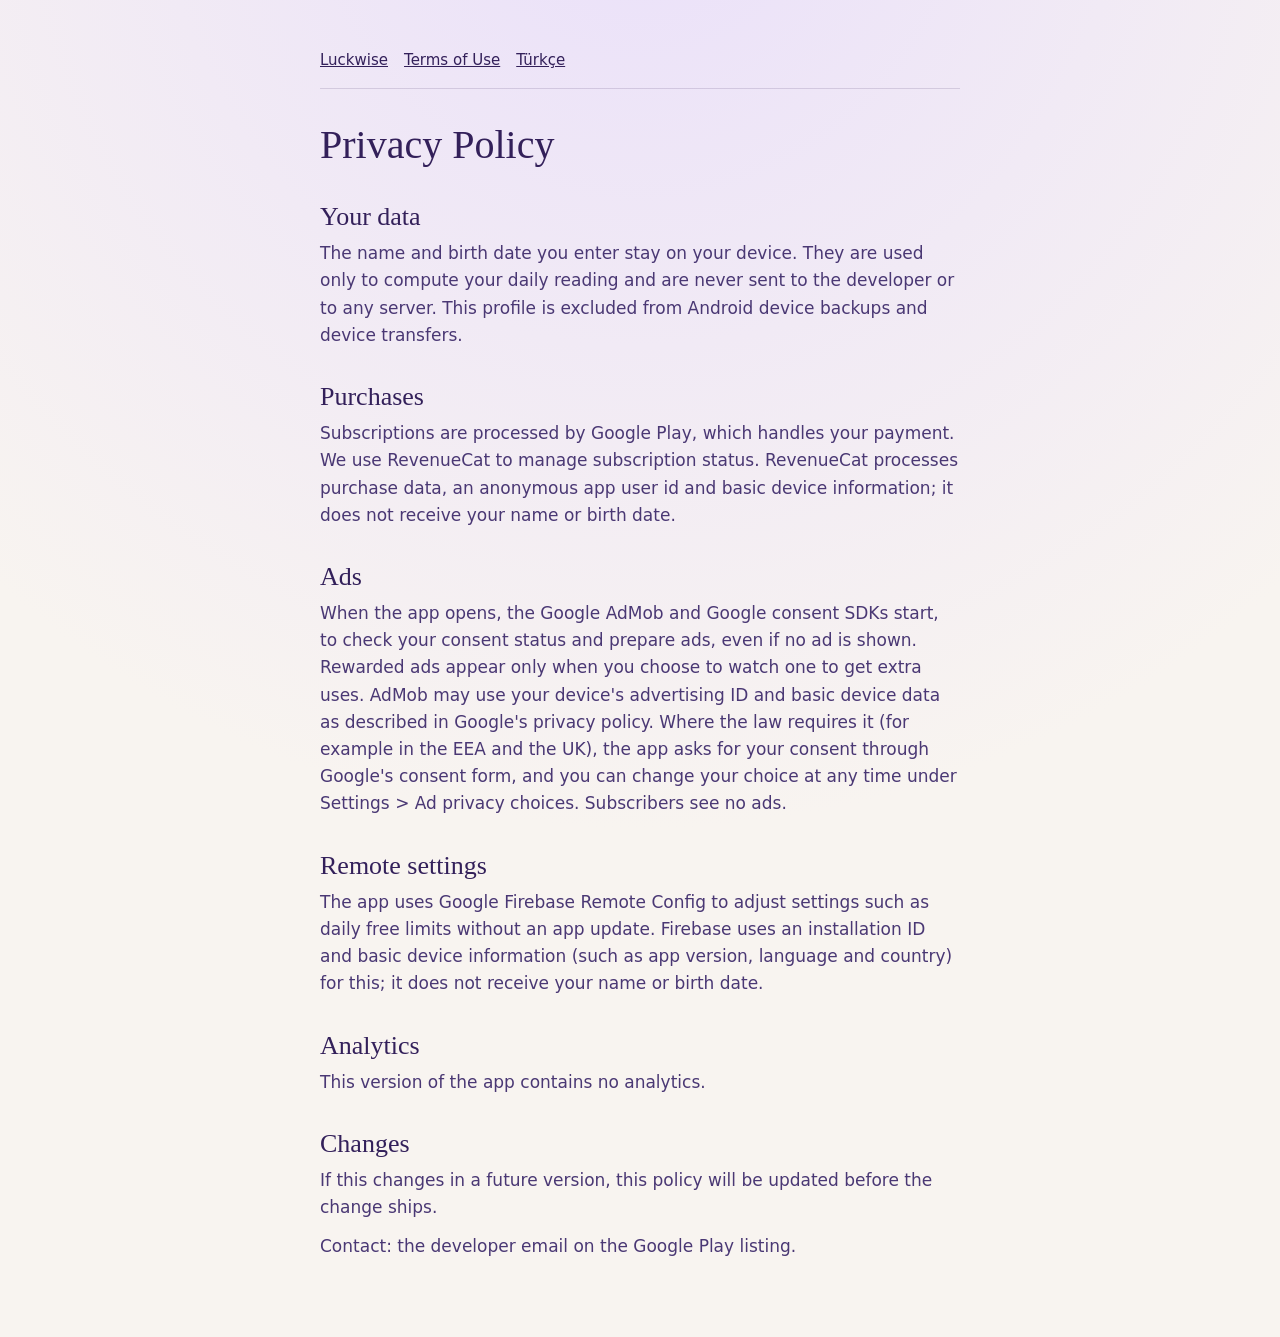
==== luckwise/privacy/index.html @ bb9b68a2 "Rename app to Luckwise" ====
<!doctype html>
<html lang="en">
<head>
<meta charset="utf-8">
<meta name="viewport" content="width=device-width, initial-scale=1">
<title>Privacy Policy - Luckwise</title>
<link rel="stylesheet" href="/style.css">
</head>
<body>
<main>
<nav><a href="/">Luckwise</a><a href="/luckwise/terms/">Terms of Use</a><a href="/luckwise/tr/privacy/">Türkçe</a></nav>
<h1>Privacy Policy</h1>

<h2>Your data</h2>
<p>The name and birth date you enter stay on your device. They are used only to compute your daily reading and are never sent to the developer or to any server. This profile is excluded from Android device backups and device transfers.</p>

<h2>Purchases</h2>
<p>Subscriptions are processed by Google Play, which handles your payment. We use RevenueCat to manage subscription status. RevenueCat processes purchase data, an anonymous app user id and basic device information; it does not receive your name or birth date.</p>

<h2>Ads</h2>
<p>When the app opens, the Google AdMob and Google consent SDKs start, to check your consent status and prepare ads, even if no ad is shown. Rewarded ads appear only when you choose to watch one to get extra uses. AdMob may use your device's advertising ID and basic device data as described in Google's privacy policy. Where the law requires it (for example in the EEA and the UK), the app asks for your consent through Google's consent form, and you can change your choice at any time under Settings &gt; Ad privacy choices. Subscribers see no ads.</p>

<h2>Remote settings</h2>
<p>The app uses Google Firebase Remote Config to adjust settings such as daily free limits without an app update. Firebase uses an installation ID and basic device information (such as app version, language and country) for this; it does not receive your name or birth date.</p>

<h2>Analytics</h2>
<p>This version of the app contains no analytics.</p>

<h2>Changes</h2>
<p>If this changes in a future version, this policy will be updated before the change ships.</p>

<p>Contact: the developer email on the Google Play listing.</p>
</main>
</body>
</html>
---- style.css ----
:root {
  --bg: #F8F4F0;
  --glow: #EAE0FA;
  --ink: #33205A;
  --muted: #4A3874;
  --line: rgba(51, 32, 90, 0.15);
}

* { box-sizing: border-box; }

body {
  margin: 0;
  background: radial-gradient(circle at 50% -10%, var(--glow), var(--bg) 60%) no-repeat, var(--bg);
  color: var(--ink);
  font: 17px/1.6 system-ui, -apple-system, "Segoe UI", Roboto, sans-serif;
}

main {
  max-width: 680px;
  margin: 0 auto;
  padding: 48px 20px 64px;
}

h1, h2 {
  font-family: "Cormorant Garamond", Georgia, "Times New Roman", serif;
  font-weight: 500;
  line-height: 1.2;
}

h1 { font-size: 40px; margin: 0 0 24px; }
h2 { font-size: 26px; margin: 32px 0 8px; }

p { margin: 0 0 12px; color: var(--muted); }

a { color: var(--ink); }

nav {
  display: flex;
  gap: 16px;
  flex-wrap: wrap;
  font-size: 15px;
  padding-bottom: 16px;
  margin-bottom: 32px;
  border-bottom: 1px solid var(--line);
}

ul.links { list-style: none; padding: 0; }
ul.links li { margin: 8px 0; }
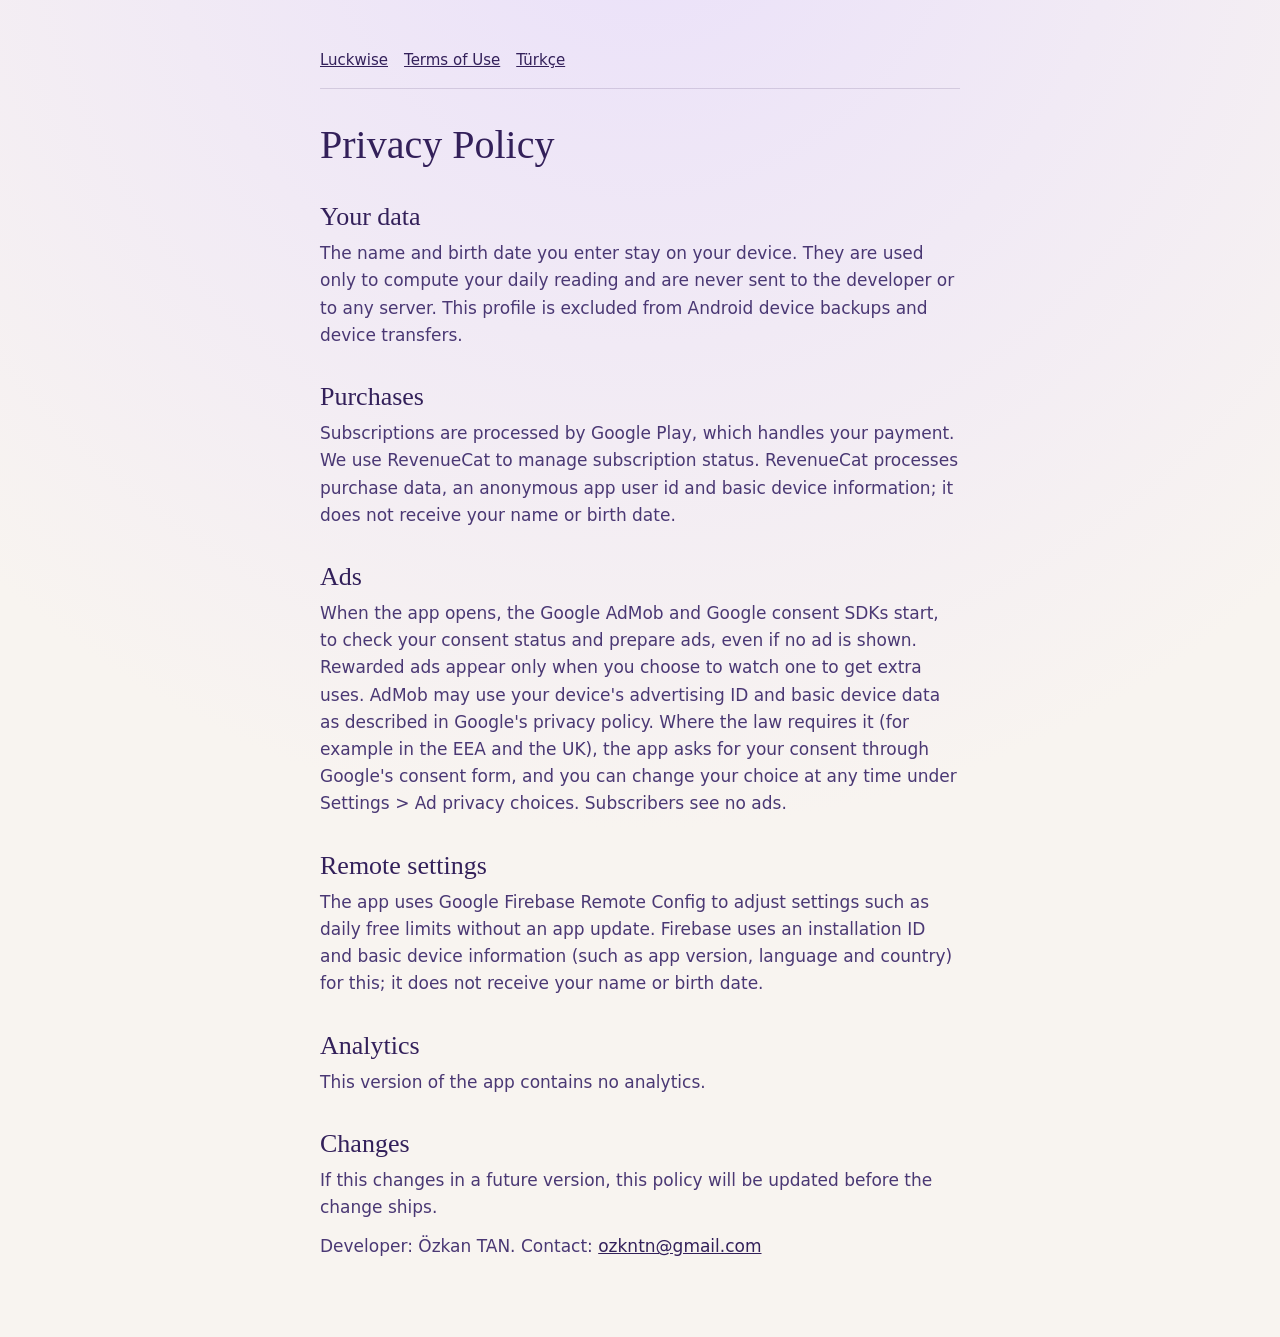
==== commit be037648: "Add developer contact" ====
--- a/luckwise/privacy/index.html
+++ b/luckwise/privacy/index.html
@@ -29,7 +29,7 @@
 <h2>Changes</h2>
 <p>If this changes in a future version, this policy will be updated before the change ships.</p>
 
-<p>Contact: the developer email on the Google Play listing.</p>
+<p>Developer: Özkan TAN. Contact: <a href="mailto:ozkntn@gmail.com">ozkntn@gmail.com</a></p>
 </main>
 </body>
 </html>
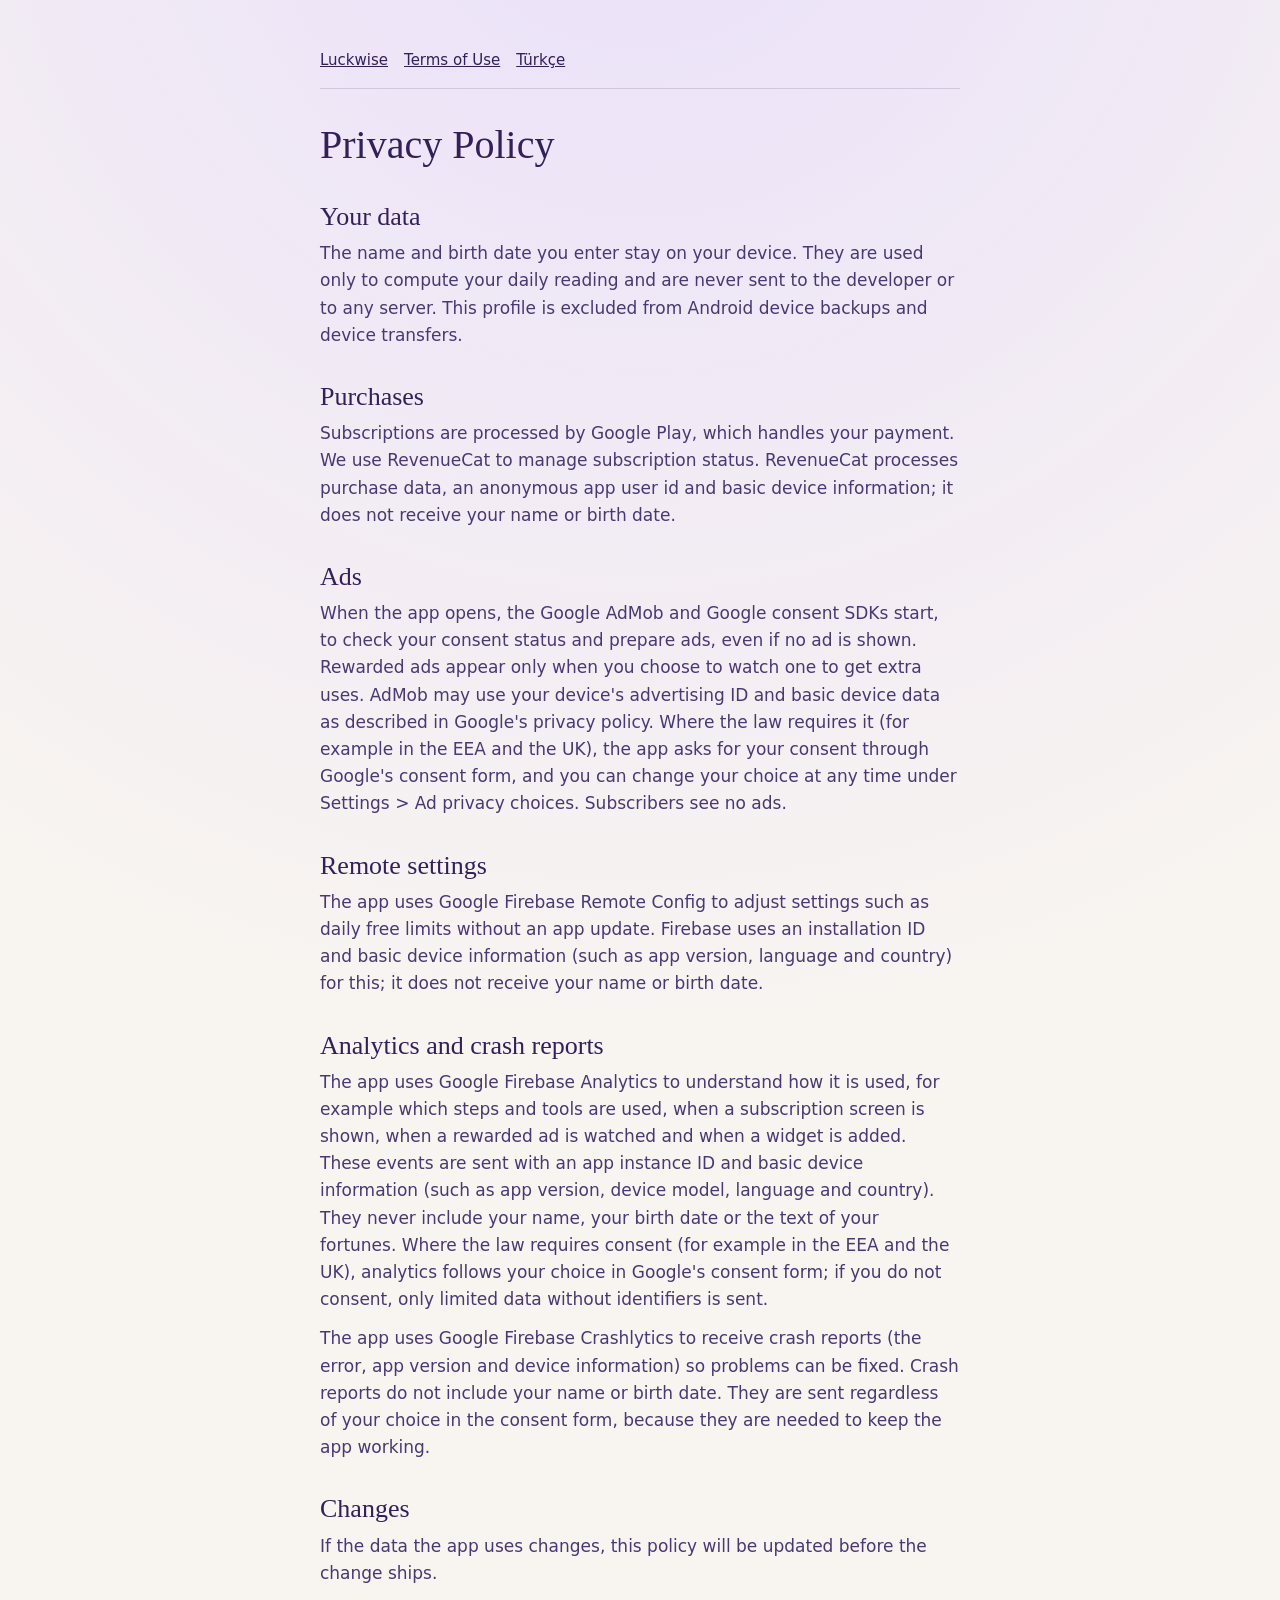
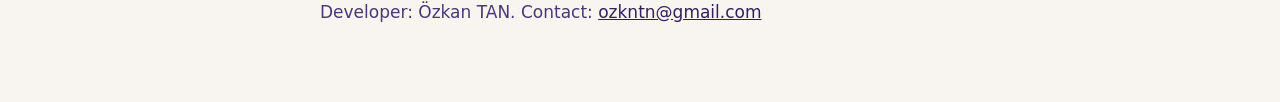
==== commit 2f31ad21: "Privacy: analytics and crash reports" ====
--- a/luckwise/privacy/index.html
+++ b/luckwise/privacy/index.html
@@ -23,11 +23,12 @@
 <h2>Remote settings</h2>
 <p>The app uses Google Firebase Remote Config to adjust settings such as daily free limits without an app update. Firebase uses an installation ID and basic device information (such as app version, language and country) for this; it does not receive your name or birth date.</p>
 
-<h2>Analytics</h2>
-<p>This version of the app contains no analytics.</p>
+<h2>Analytics and crash reports</h2>
+<p>The app uses Google Firebase Analytics to understand how it is used, for example which steps and tools are used, when a subscription screen is shown, when a rewarded ad is watched and when a widget is added. These events are sent with an app instance ID and basic device information (such as app version, device model, language and country). They never include your name, your birth date or the text of your fortunes. Where the law requires consent (for example in the EEA and the UK), analytics follows your choice in Google's consent form; if you do not consent, only limited data without identifiers is sent.</p>
+<p>The app uses Google Firebase Crashlytics to receive crash reports (the error, app version and device information) so problems can be fixed. Crash reports do not include your name or birth date. They are sent regardless of your choice in the consent form, because they are needed to keep the app working.</p>
 
 <h2>Changes</h2>
-<p>If this changes in a future version, this policy will be updated before the change ships.</p>
+<p>If the data the app uses changes, this policy will be updated before the change ships.</p>
 
 <p>Developer: Özkan TAN. Contact: <a href="mailto:ozkntn@gmail.com">ozkntn@gmail.com</a></p>
 </main>
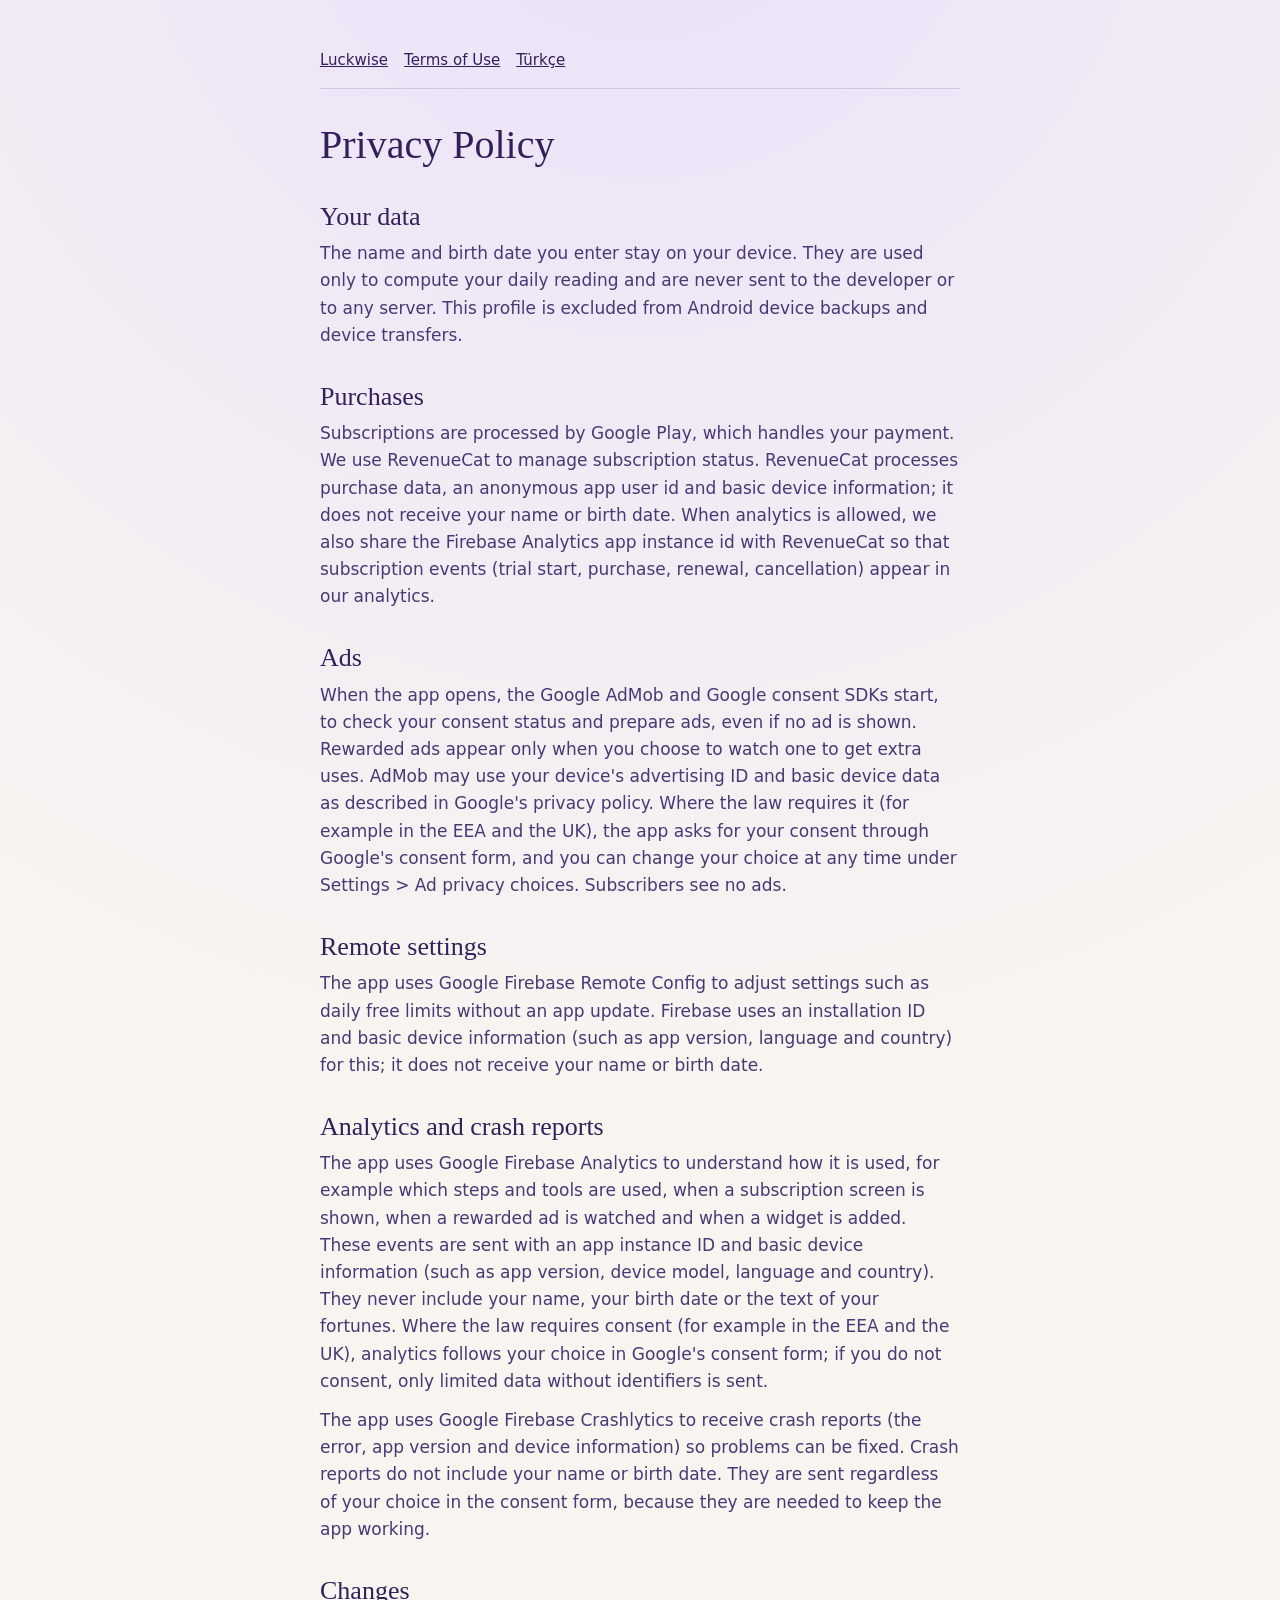
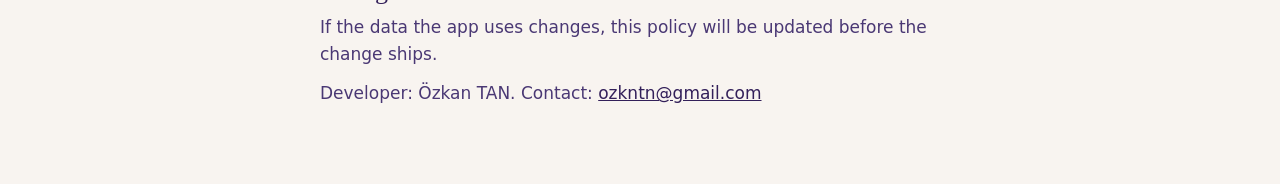
==== commit 7349dde1: "Luckwise privacy: Firebase app instance id shared with RevenueCat Co-Authored-By: Claude Opus 5.5 <n" ====
--- a/luckwise/privacy/index.html
+++ b/luckwise/privacy/index.html
@@ -15,7 +15,7 @@
 <p>The name and birth date you enter stay on your device. They are used only to compute your daily reading and are never sent to the developer or to any server. This profile is excluded from Android device backups and device transfers.</p>
 
 <h2>Purchases</h2>
-<p>Subscriptions are processed by Google Play, which handles your payment. We use RevenueCat to manage subscription status. RevenueCat processes purchase data, an anonymous app user id and basic device information; it does not receive your name or birth date.</p>
+<p>Subscriptions are processed by Google Play, which handles your payment. We use RevenueCat to manage subscription status. RevenueCat processes purchase data, an anonymous app user id and basic device information; it does not receive your name or birth date. When analytics is allowed, we also share the Firebase Analytics app instance id with RevenueCat so that subscription events (trial start, purchase, renewal, cancellation) appear in our analytics.</p>
 
 <h2>Ads</h2>
 <p>When the app opens, the Google AdMob and Google consent SDKs start, to check your consent status and prepare ads, even if no ad is shown. Rewarded ads appear only when you choose to watch one to get extra uses. AdMob may use your device's advertising ID and basic device data as described in Google's privacy policy. Where the law requires it (for example in the EEA and the UK), the app asks for your consent through Google's consent form, and you can change your choice at any time under Settings &gt; Ad privacy choices. Subscribers see no ads.</p>
